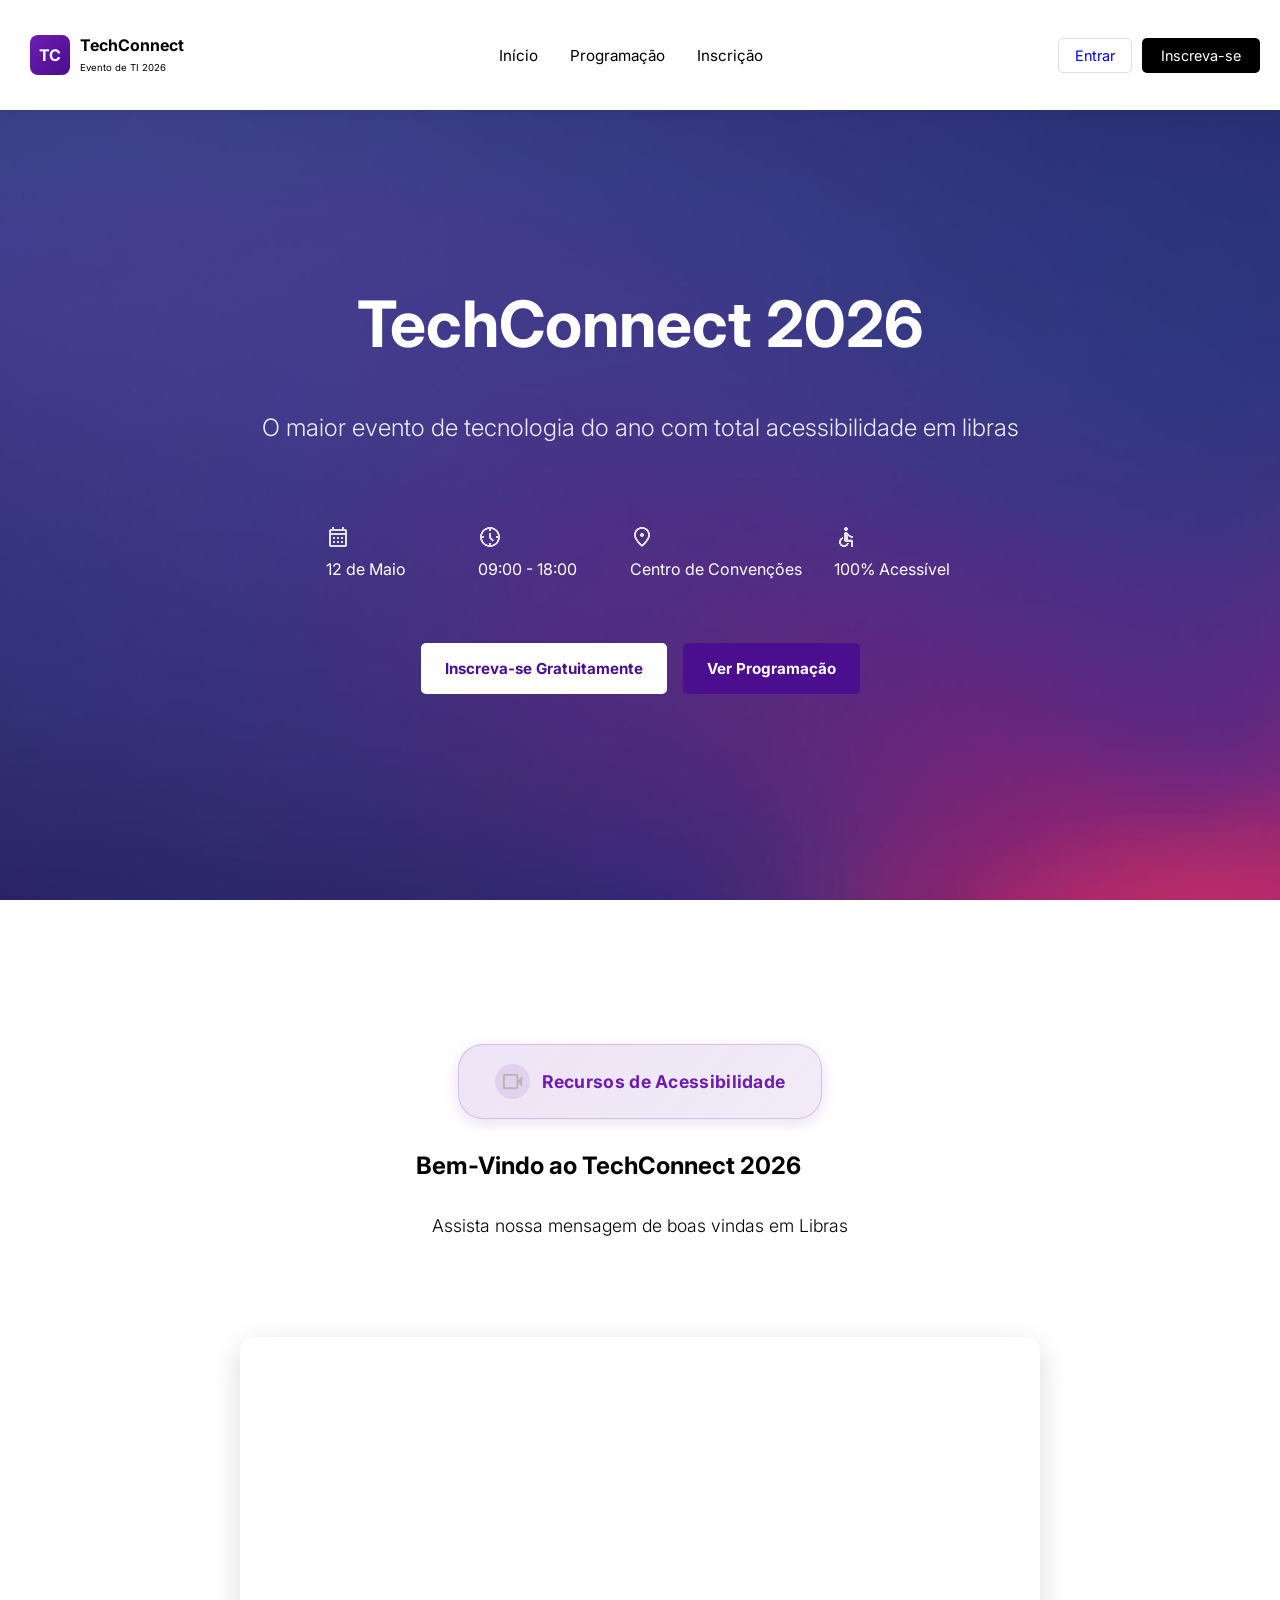
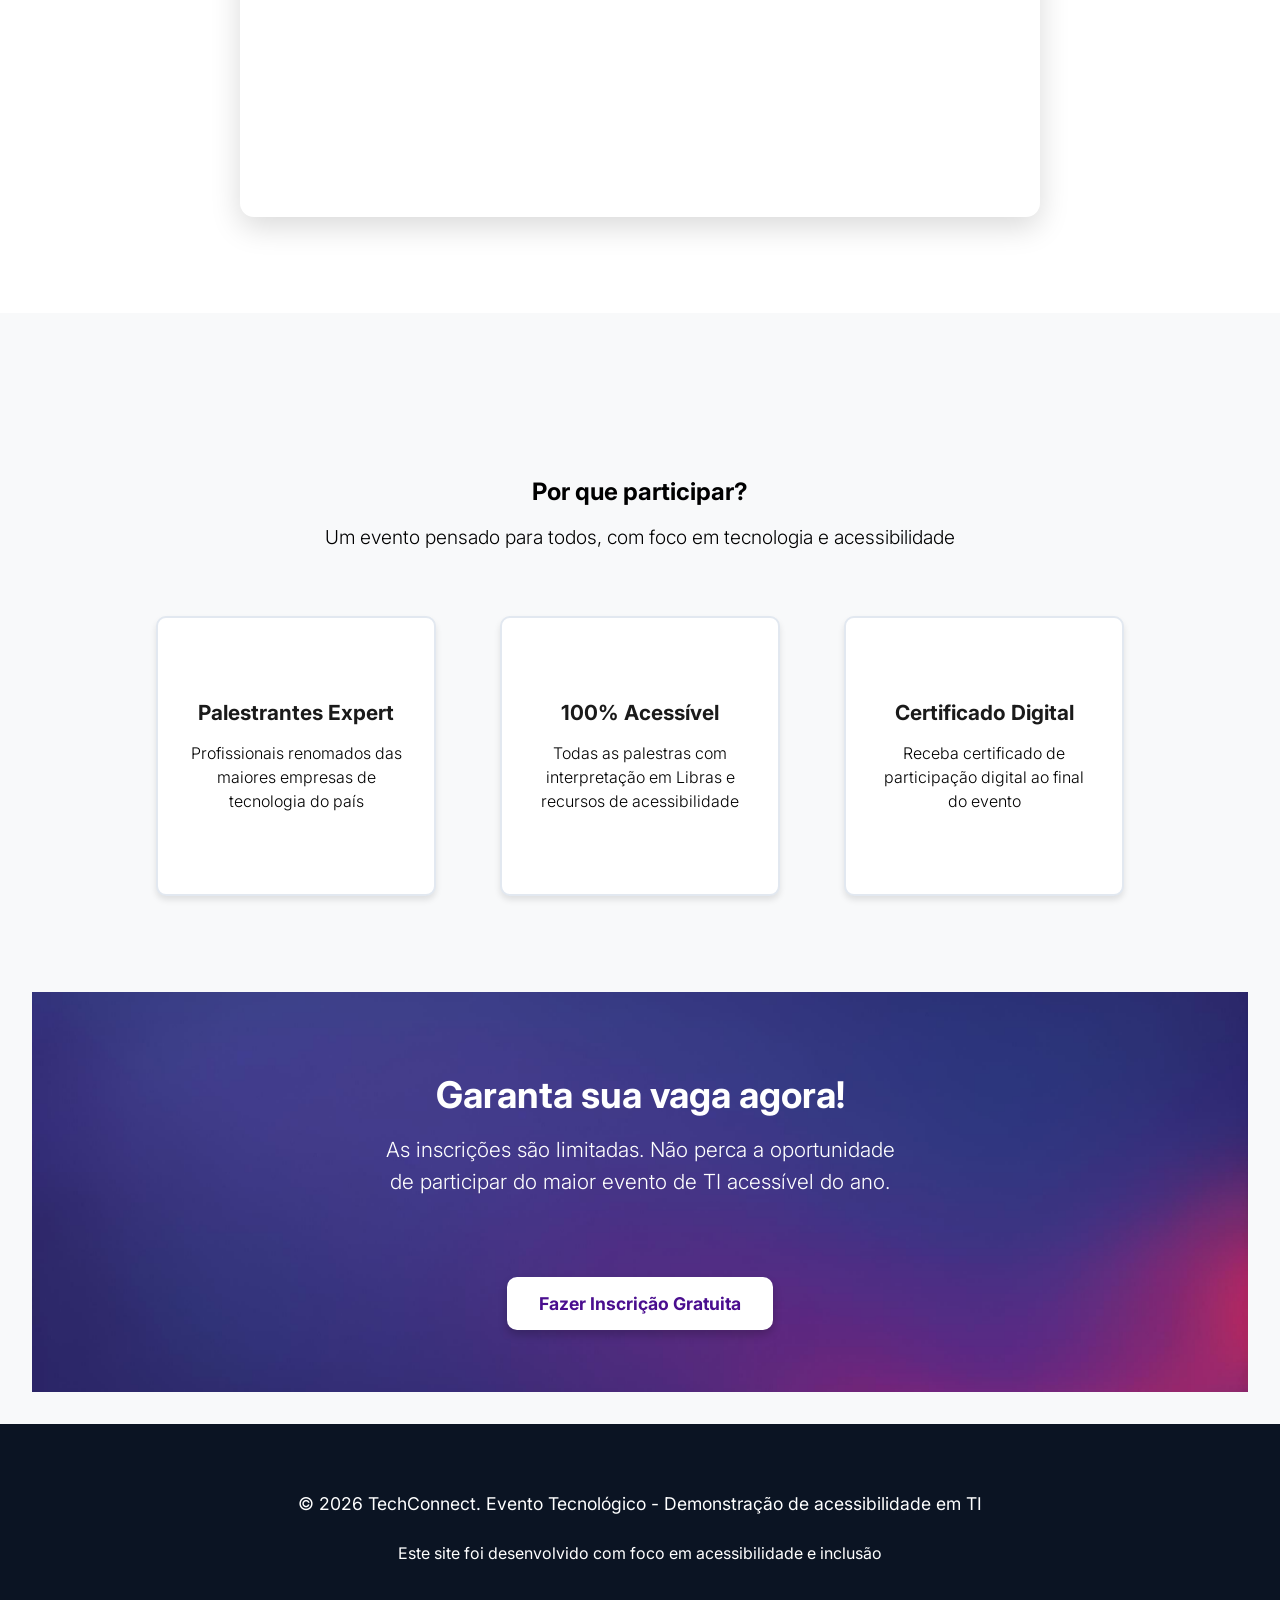
==== frontend/pages/index.html @ d923b2fd "Ajuste de responsividade do sitem" ====
<!DOCTYPE html>
<html lang="pt-br">

<head>
    <meta charset="UTF-8">
    <meta name="viewport" content="width=device-width, initial-scale=1.0">
    <link rel="preconnect" href="https://fonts.googleapis.com">
    <link rel="preconnect" href="https://fonts.gstatic.com" crossorigin>
    <link href="https://fonts.googleapis.com/css2?family=Inter:wght@300;400;500;600;700&display=swap" rel="stylesheet">
    <link rel="stylesheet" href="../assets/style/styles.css">
    <title>TechConnect</title>
</head>

<body>
    <header class="cabecalho">
        <a href="index.html" class="linkgrupo">
            <div class="logo-icon">TC</div>
            <div class="logo-text">
                <span class="titulo">TechConnect <br></span>
                <span class="subtitulo-logo">Evento de TI 2026</span>
            </div>
        </a>
        <nav>
            <div class="linksMeio">
                <a href="index.html">Início</a>
                <a href="programacao.html">Programação</a>
                <a href="formulario.html">Inscrição</a>
            </div>
        </nav>
        <div class="botoesCabecalho">
            <a href="http://localhost:5000/Auth/Login" class="botaoEntrar">Entrar</a>
            <a href="formulario.html" class="botaoInscricao">Inscreva-se</a>
        </div>
        <button class="hamburguer">
            <span></span>
            <span></span>
            <span></span>
        </button>
    </header>

    <main>
        <section class="primeira-secao">
            <div class="container">
                <div class="textPrimeiraSecao">
                    <h1 class="tituloPrimeiraSecao">TechConnect 2026</h1>
                    <h3 class="subtituloPrimeiraSecao">O maior evento de tecnologia do ano com total acessibilidade em
                        libras</h3>
                    <p class="informsPrimeiraSecao"></p>
                </div>
                <div class="containerBeneficios">
                    <div class="item-beneficio">
                        <div class="figura">
                            <img src="../assets/images/calendario.png" alt="Icone de Calendario">
                        </div>
                        <div class="texto">
                            <p>12 de Maio</p>
                        </div>
                    </div>

                    <div class="item-beneficio">
                        <div class="figura">
                            <img src="../assets/images/relogio.png" alt="Icone de relógio">
                        </div>
                        <div class="texto">
                            <p>09:00 - 18:00</p>
                        </div>
                    </div>

                     <div class="item-beneficio">
                        <div class="figura">
                            <img src="../assets/images/localizacao.png" alt="Icone de Localização">
                        </div>
                        <div class="texto">
                            <p>Centro de Convenções</p>
                        </div>
                    </div>

                     <div class="item-beneficio">
                        <div class="figura">
                            <img src="../assets/images/acessebility.png" alt="Icone de Acessibilidade">
                        </div>
                        <div class="texto">
                            <p>100% Acessível</p>
                        </div>
                    </div>

                    
                </div>

                <div class="botoesPrimeiraSecao">
                    <a href="formulario.html" class="botaoInscrevaPrimeiraSecao">Inscreva-se Gratuitamente</a>
                    <a href="programacao.html" class="botaoVerProgramacao">Ver Programação</a>
                </div>

            </div>
        </section>

        <section class="segundaSecao">
            <div class="container-segundaSecao">
                <div class="informacaoAcessebilidade">
                    <div class="figuraAcessebilidade">
                        <img src="../assets/images/cameraIcon.png" alt="Icone de câmera">
                    </div>
                    <div class="textoAcessebilidade">
                        <h4>Recursos de Acessibilidade</h4>
                    </div>
                </div>

                <div class="titulosSegundaSecao">
                    <h1 class="titulo-SegundaSecao">Bem-Vindo ao TechConnect 2026</h1>
                    <h3 class="subtituloSegundaSecao">Assista nossa mensagem de boas vindas em Libras</h3>
                </div>

                <div class="video-wrapper">
                    <iframe class="video-iframe" src="https://www.youtube.com/embed/zT4BGAtgG24" title="Bem-vindo TechConnect 2026" frameborder="0" allow="accelerometer; autoplay; clipboard-write; encrypted-media; gyroscope; picture-in-picture" allowfullscreen></iframe>
                </div>
            </div>

        </section>

        <section class="terceiraSecao">
            <div class="container-terceiraSecao">
                <div class="titulosTerceiraSecao">
                    <h1>Por que participar?</h1>
                    <h3 class="subtituloTerceiraSecao">Um evento pensado para todos, com foco em tecnologia e acessibilidade</h3>
                </div>

                <div class="informacoes">

                    <div class="informacoesBlocos">
                        <div class="figuraInformacoes">
                            
                        </div>
                        <div class="textosInformacoes">
                            <h3 class="tituloBlocos">Palestrantes Expert</h3>
                            <p class="paragrafoBlocos">Profissionais renomados das maiores empresas de tecnologia do país</p>
                        </div>
                    </div>

                    <div class="informacoesBlocos">
                        <div class="figuraInformacoes">
                            
                        </div>
                        <div class="textosInformacoes">
                            <h3 class="tituloBlocos">100% Acessível</h3>
                            <p class="paragrafoBlocos">Todas as palestras com interpretação em Libras e recursos de acessibilidade</p>
                        </div>
                    </div>

                    <div class="informacoesBlocos">
                        <div class="figuraInformacoes">

                        </div>
                        <div class="textosInformacoes">
                            <h3 class="tituloBlocos">Certificado Digital</h3>
                            <p class="paragrafoBlocos">Receba certificado de participação digital ao final do evento</p>
                        </div>
                    </div>
                </div>

                <div class="garantaVaga">
                    <div class="textosGarantaVaga">
                        <h1 id="tituloGarantaVaga">Garanta sua vaga agora!</h1>
                        <h3 id="subtituloGarantaVaga">As inscrições são limitadas. Não perca a oportunidade de participar do maior evento de TI acessível do ano.</h3>
                    </div>
                    <div class="botaoGarantaVaga">
                        <a href="formulario.html" id="botaoFazerinscricao">Fazer Inscrição Gratuita</a>
                    </div>
                </div>
            </div>
        </section>
        

    </main>

    <footer class="rodape">
        <div class="text">
            <p id="p1">© 2026 TechConnect. Evento Tecnológico - Demonstração de acessibilidade em TI</p>
            <p>Este site foi desenvolvido com foco em acessibilidade e inclusão</p>
        </div>
        

    </footer>
    
    <script src="../assets/js/script.js"></script>
</body>

</html>
---- frontend/assets/style/styles.css ----
/* ===== RESET E CONFIGURAÇÕES GLOBAIS ===== */

* {
    margin: 0;
    padding: 0;
    box-sizing: border-box;
    text-decoration: none;
}

body {
    font-family: 'inter', sans-serif;
    -webkit-font-smoothing: antialiased;
}

/* ===== CABEÇALHO (usado em todas as páginas) ===== */

.cabecalho {
    position: fixed;
    top: 0;
    left: 0;
    width: 100%;
    height: auto;
    padding: 15px 20px;
    background-color: #ffffff;
    z-index: 1000;
    display: flex;
    align-items: center;
    justify-content: space-between;
    gap: 2rem;
    box-shadow: 0 5px 8px rgba(0, 0, 0, 0.05);
}

.hamburguer {
    display: none;
    flex-direction: column;
    cursor: pointer;
    gap: 6px;
    background: none;
    border: none;
    margin-left: auto;
}

.hamburguer span {
    width: 25px;
    height: 3px;
    background-color: black;
    border-radius: 2px;
    transition: all 0.3s ease-in-out;
}

.hamburguer.ativo span:nth-child(1) {
    transform: rotate(45deg) translate(10px, 10px);
}

.hamburguer.ativo span:nth-child(2) {
    opacity: 0;
}

.hamburguer.ativo span:nth-child(3) {
    transform: rotate(-45deg) translate(8px, -8px);
}

.linkgrupo {
    display: flex;
    width: auto;
    align-items: center;
    padding: 10px;
    cursor: pointer;
    color: black;
    flex-shrink: 0;
    order: 1;
}

.logo-icon {
    display: flex;
    width: 40px;
    height: 40px;
    align-items: center;
    justify-content: center;
    border-radius: 20%;
    color: #ffffff;
    font-weight: 700;
    background: linear-gradient(135deg, #6E1DB0 0%, #4A0E8F 100%);
    flex-shrink: 0;
}

.logo-text {
    padding: 10px;
    white-space: nowrap;
}

.titulo {
    font-weight: bold;
    font-size: 1rem;
}

.subtitulo-logo {
    font-size: 0.6rem;
}

nav {
    display: flex;
    align-items: center;
    color: black;
    flex: 1;
    justify-content: center;
    order: 2;
}

.linksMeio {
    display: flex;
    gap: 2rem;
    color: black;
}

.linksMeio a {
    color: black;
    font-size: 0.95rem;
    white-space: nowrap;
}

.botoesCabecalho {
    display: flex;
    gap: 10px;
    flex-shrink: 0;
    order: 3;
}


.botaoEntrar {
    background-color: white;
    border-radius: 5px;
    padding: 0.5rem 1rem;
    border: 1px solid #E0E0E0;
    display: flex;
    align-items: center;
    justify-content: center;
    min-height: 2rem;
    text-align: center;
    font-size: 0.9rem;
    white-space: nowrap;
}

.botaoEntrar:hover {
    cursor: pointer;
    transform: scale(1.02);
    box-shadow: 0 5px 10px rgba(0, 0, 0, 0.2);
    filter: brightness(1.05);
    transition: all 0.3s ease-in-out;
}

.botaoInscricao {
    background-color: black;
    color: white;
    border: none;
    border-radius: 5px;
    padding: 0.5rem 1.2rem;
    display: flex;
    align-items: center;
    justify-content: center;
    min-height: 2rem;
    text-align: center;
    font-size: 0.9rem;
    white-space: nowrap;
}

.botaoInscricao:hover {
    cursor: pointer;
    transform: scale(1.02);
    box-shadow: 0 5px 10px rgba(0, 0, 0, 0.2);
    filter: brightness(1.05);
    transition: all 0.3s ease-in-out;
}

/* ===== ESTILIZAÇÕES DA PÁGINA INDEX.HTML ===== */

.primeira-secao {
    display: flex;
    align-items: center;
    justify-content: center;
    width: 100%;
    min-height: 100vh;
    color: #ffffff;
    background-image: url(../images/FundoProjetoMain.jpeg);
    background-size: cover;
    background-position: center;
    flex-direction: column;
    padding-top: 80px;
}

.container {
    display: flex;
    justify-content: center;
    align-items: center;
    min-height: calc(100vh - 80px);
    flex-direction: column;
    padding: 20px;
    width: 100%;
}

.textPrimeiraSecao {
    display: flex;
    justify-content: center;
    align-items: center;
    flex-direction: column;
    gap: 3rem;
    text-align: center;
    padding: 0 20px;
}

.tituloPrimeiraSecao {
    font-size: clamp(2rem, 5vw, 4rem);
    line-height: 1.2;
}

.subtituloPrimeiraSecao {
    color: rgba(255, 255, 255, 0.9);
    font-size: clamp(1rem, 3vw, 1.5rem);
    font-weight: 300;
    line-height: 1.4;
}

.containerBeneficios {
    display: flex;
    align-items: center;
    justify-content: center;
    flex-wrap: wrap;
    gap: 2rem;
    margin: 2rem 0;
}

.item-beneficio {
    display: flex;
    gap: 10px;
    align-items: flex-start;
    justify-content: center;
    flex-direction: column;
    text-align: center;
    font-size: clamp(0.8rem, 2vw, 1rem);
    font-weight: 400;
    min-width: 120px;
}

.botoesPrimeiraSecao {
    display: flex;
    justify-content: center;
    align-items: center;
    gap: 1rem;
    flex-wrap: wrap;
    margin-top: 2rem;
}

.botaoInscrevaPrimeiraSecao {
    padding: 1rem 1.5rem;
    border-radius: 5px;
    border: none;
    background-color: #ffffff;
    color: #4A0E8F;
    font-weight: bold;
    font-size: clamp(0.8rem, 2vw, 0.95rem);
    display: flex;
    align-items: center;
    justify-content: center;
    text-align: center;
    white-space: nowrap;
    min-height: 2.5rem;
    cursor: pointer;
    transition: all 0.3s ease-in-out;
}

.botaoInscrevaPrimeiraSecao:hover {
    background-color: #f0f0f0;
    color: #3f0e7f;
    transform: scale(1.02);
    filter: brightness(1.05);
}

.botaoVerProgramacao {
    padding: 1rem 1.5rem;
    border-radius: 5px;
    border: none;
    font-weight: bold;
    font-size: clamp(0.8rem, 2vw, 0.95rem);
    background-color: #4A0E8F;
    color: white;
    display: flex;
    align-items: center;
    justify-content: center;
    text-align: center;
    white-space: nowrap;
    min-height: 2.5rem;
    cursor: pointer;
    transition: all 0.3s ease-in-out;
}

.botaoVerProgramacao:hover {
    transform: scale(1.02);
    filter: brightness(1.05);
    background-color: #3f0d75;
}

.figura {
    display: flex;
    width: auto;
    height: auto;
    max-width: 50px;
    max-height: 50px;
}

.figura img {
    width: 100%;
    height: auto;
}

/* Segunda seção */

.segundaSecao {
    width: 100%;
    min-height: 100vh;
    padding: 4rem 2rem;
    display: flex;
    justify-content: center;
    align-items: center;
    flex-direction: column;
    margin-top: 80px;
}

.container-segundaSecao {
    display: flex;
    flex-direction: column;
    justify-items: center;
    align-items: center;
    gap: 2rem;
    min-height: auto;
    width: 100%;
    max-width: 1200px;
}

.informacaoAcessebilidade {
    display: flex;
    justify-content: center;
    align-items: center;
    gap: 12px;
    background: linear-gradient(135deg, rgba(110, 29, 176, 0.12) 0%, rgba(74, 14, 143, 0.08) 100%);
    border-radius: 25px;
    padding: 1.2rem 2.2rem;
    color: #6E1DB0;
    font-weight: 500;
    flex-wrap: wrap;
    text-align: center;
    box-shadow: 0 4px 15px rgba(110, 29, 176, 0.15);
    border: 1px solid rgba(110, 29, 176, 0.2);
    transition: all 0.3s ease;
}

.informacaoAcessebilidade:hover {
    box-shadow: 0 6px 20px rgba(110, 29, 176, 0.25);
    transform: translateY(-2px);
    border-color: rgba(110, 29, 176, 0.35);
}

.figuraAcessebilidade {
    display: flex;
    width: 35px;
    height: 35px;
    align-items: center;
    justify-content: center;
    flex-shrink: 0;
    background: rgba(110, 29, 176, 0.1);
    border-radius: 50%;
    padding: 6px;
    transition: all 0.3s ease;
}

.figuraAcessebilidade img {
    width: 100%;
    height: auto;
    filter: brightness(0.8);
}

.informacaoAcessebilidade:hover .figuraAcessebilidade {
    background: rgba(110, 29, 176, 0.15);
    transform: scale(1.1);
}

.textoAcessebilidade h4 {
    font-size: clamp(0.9rem, 2vw, 1.1rem);
    margin: 0;
    letter-spacing: 0.3px;
}

.subtituloSegundaSecao {
    font-weight: 300;
    padding: 2rem 1rem;
    text-align: center;
    font-size: clamp(0.9rem, 2vw, 1.1rem);
    line-height: 1.6;
}

.video-wrapper {
    width: 100%;
    max-width: 800px;
    position: relative;
    padding-top: 40%;
    margin: 2rem auto;
    box-shadow: 0 10px 30px rgba(0,0,0,0.15);
    border-radius: 14px;
    overflow: hidden;
}

.video-iframe {
    position: absolute;
    top: 0;
    left: 0;
    width: 100%;
    height: 100%;
    border: 0;
}

/* Terceira Seção */

.terceiraSecao {
    width: 100%;
    min-height: 100vh;
    display: flex;
    justify-content: center;
    align-items: center;
    flex-direction: column;
    background-color: #f8f9fa;
    padding-top: 100px;
}

.container-terceiraSecao {
    display: flex;
    align-items: center;
    justify-content: center;
    flex-direction: column;
    min-height: auto;
    width: 100%;
    padding: 2rem;
}

.titulosTerceiraSecao {
    display: flex;
    align-items: center;
    justify-content: center;
    margin-top: 2rem;
    flex-direction: column;
    text-align: center;
}

.titulosTerceiraSecao h2 {
    font-size: clamp(1.8rem, 5vw, 2.8rem);
    margin-bottom: 1rem;
}

.subtituloTerceiraSecao {
    font-weight: 300;
    padding: 1rem 2rem;
    text-align: center;
    font-size: clamp(0.9rem, 2.5vw, 1.2rem);
    line-height: 1.6;
}

.informacoes {
    width: 100%;
    display: flex;
    align-items: center;
    justify-content: center;
    gap: 2rem;
    padding: 2rem;
    flex-wrap: wrap;
}

.informacoesBlocos {
    display: flex;
    flex-direction: column;
    width: 100%;
    max-width: 280px;
    min-height: 280px;
    margin: 1rem;
    padding: 2rem;
    border-radius: 10px;
    border: 2px solid #e2e8f0;
    background-color: #ffffff;
    box-shadow: 0 4px 6px rgba(0, 0, 0, 0.1);
    transition: all 0.3s ease-in-out;
    justify-content: center;
    align-items: center;
    text-align: center;
}

.informacoesBlocos:hover {
    border-color: #6E1DB0; 
    cursor: pointer;
    transform: translateY(-5px);
    box-shadow: 0 10px 20px rgba(0, 0, 0, 0.15);
    background-color: #fcfaff;
}

.textosInformacoes {
    display: flex;
    justify-content: center;
    align-items: center;
    flex-direction: column;
    gap: 1rem;
}

.tituloBlocos {
    font-weight: 700;
    color: #1a1a1a;
    font-size: clamp(1rem, 2vw, 1.3rem);
}

.paragrafoBlocos {
    font-size: clamp(0.85rem, 1.5vw, 1rem);
    font-weight: 300; 
    line-height: 1.5;
}

.garantaVaga {
    display: flex;
    flex-direction: column;
    justify-content: center;
    align-items: center;
    min-height: 400px;
    width: 100%;
    background-image: url(../images/FundoProjetoMain.jpeg);
    background-size: cover;
    background-position: center;
    padding: 0;
    margin-top: 3rem;
}

.textosGarantaVaga {
    display: flex;
    flex-direction: column;
    width: 100%;
    max-width: 600px;
    justify-content: center;
    align-items: center;
    color: #ffffff;
    text-align: center;
    padding: 3rem 2rem 2rem 2rem;
}

#tituloGarantaVaga {
    font-size: clamp(1.5rem, 5vw, 2.3rem);
    font-weight: 700;
    margin: 1rem 0;
    line-height: 1.3;
}

#subtituloGarantaVaga {
    font-weight: 300;
    text-align: center;
    line-height: 1.5;
    font-size: clamp(1rem, 2.5vw, 1.3rem);
    margin-bottom: 2rem;
}

.botaoGarantaVaga {
    display: flex;
    justify-content: center;
    align-items: center;
    margin-top: 1rem;
    width: 100%;
    padding: 0 2rem 3rem 2rem;
}

#botaoFazerinscricao {
    border: none;
    padding: 1rem 2rem;
    border-radius: 10px;
    font-size: clamp(0.9rem, 1.5vw, 1.1rem);
    font-weight: 700;
    color: #4A0E8F;
    background-color: #ffffff;
    box-shadow: 0 5px 10px rgba(0, 0, 0, 0.2);
    cursor: pointer;
    transition: all 0.3s ease-in-out;
    min-width: 200px;
    white-space: nowrap;
}

#botaoFazerinscricao:hover {
    transform: translateY(-4px);
    box-shadow: 0 10px 20px rgba(0, 0, 0, 0.2);
    filter: brightness(1.05);
}

/* ===== RODAPÉ (usado em todas as páginas) ===== */

.rodape {
    display: flex;
    min-height: 200px;
    width: 100%;
    align-items: center;
    justify-content: center;
    background-color: #0b1423;
    padding: 2rem;
}

.text {
    display: flex;
    justify-content: center;
    align-items: center;
    color: #ffffff;
    flex-direction: column;
    text-align: center;
    gap: 1rem;
}

#p1 {
    font-size: clamp(0.95rem, 2vw, 1.1rem);
    margin: 0.5rem;
    line-height: 1.5;
}

.text p {
    font-size: clamp(0.85rem, 1.5vw, 1rem);
    line-height: 1.5;
}

/* ===== ESTILIZAÇÕES DA PÁGINA FORMULARIO.HTML ===== */

.abaInscricao {
    display: flex;
    flex-direction: column;
    align-items: center;
    justify-content: center;
    min-height: 250px;
    width: 100%;
    background-image: url(../images/FundoProjetoMain.jpeg);
    background-size: cover;
    background-position: center;
    background-attachment: fixed;
    padding: 2rem 2rem;
    margin-top: 80px;
    box-shadow: 0 10px 15px rgba(0, 0, 0, 0.2);
    color: #ffffff;
    text-align: center;
}

.inscricao-message {
    margin-top: 2rem;
    margin-bottom: 2rem;
}

#tituloAbaFormulario {
    margin-top: 1rem;
    font-size: clamp(1.8rem, 5vw, 2.8rem);
    font-weight: bold;
    line-height: 1.3;
}

#subtituloAbaFormulario {
   font-weight: 300;
   margin-top: 1rem;
   font-size: clamp(1rem, 2.5vw, 1.3rem);
   line-height: 1.5;
}

.secaoFormulario {
    min-height: auto;
    width: 100%;
    background-color: #f8f9fa;
    padding: 2rem 1rem;
    display: flex;
    align-items: center;
    justify-content: center;
}

.formulario {
    display: flex;
    height: auto;
    flex-direction: column;
    gap: 1.5rem;
    padding: 1.5rem;
    border: 1px solid #e0e0e0;
    border-radius: 10px;
    background-color: #ffffff;
    box-shadow: 0 10px 30px rgba(0, 0, 0, 0.1);
    width: 100%;
    max-width: 450px;
    margin-top: 3rem;
}

.informText {
    width: 100%;
}

.informText h5 {
    font-size: clamp(1.1rem, 2vw, 1.3rem);
    margin-bottom: 0.5rem;
}

#subtituloInformText {
    font-weight: 300;
    color: #71717a;
    margin-top: 0.5rem;
    line-height: 1.5;
    font-size: clamp(0.9rem, 1.5vw, 1rem);
}

.grupo-campo {
    display: flex;
    justify-items: center;
    flex-direction: column;
    gap: 0.5rem;
    width: 100%;
}

.grupo-campo label {
    font-size: clamp(0.95rem, 1.5vw, 1.1rem);
    font-weight: 500;
}

.campo-Input {
    min-height: 40px;
    border: none;
    border-radius: 5px;
    background-color: #f1f5f9;
    padding: 0.6rem;
    font-size: 1rem;
    font-family: inherit;
    width: 100%;
}

.campo-Input:focus {
    outline: 2px solid #6E1DB0;
}

.spanInput {
    font-size: 0.8rem;
    color: #64748b;
}

.obrigatorio {
    color: red;
}

.botaoConfirmar {
    display: flex;
    width: 100%;
    align-items: center;
    justify-content: center;
}

#botaoConfirmarInscricao {
    padding: 0.75rem 1.5rem;
    border: none;
    border-radius: 5px;
    background-color: black;
    box-shadow: 0 5px 10px rgba(0, 0, 0, 0.2);
    color: #ffffff;
    font-size: clamp(0.95rem, 1.5vw, 1.1rem);
    font-weight: 600;
    cursor: pointer;
    transition: all 0.3s ease-in-out;
    min-width: 130px;
    white-space: nowrap;
}

#botaoConfirmarInscricao:hover {
    transform: translateY(-3px);
    box-shadow: 0 10px 20px rgba(0, 0, 0, 0.2);
    filter: brightness(1.05);
}

.informTextFinal {
    display: flex;
    width: 100%;
    align-items: center;
    justify-content: center;
}

#spanTextFinal {
    font-size: 0.85rem;
    text-align: center;
    color: #71717a;
    line-height: 1.5;
}

/* ===== ESTILIZAÇÕES DA PÁGINA PROGRAMACAO.HTML ===== */

.secaoProgramacao {
    width: 100%;
    min-height: 100vh;
    background-color: #f8f9fa;
    padding-top: 80px;
}

.abaProgramacao {
    display: flex;
    width: 100%;
    min-height: 250px;
    background-image: url(../images/FundoProjetoMain.jpeg);
    background-size: cover;
    background-position: center;
    background-attachment: fixed;
    align-items: center;
    justify-content: center;
    box-shadow: 0 10px 20px rgba(0, 0, 0, 0.2);
    padding: 2rem 1rem;
}

.textsAbaProgramacao {
    width: 100%;
    max-width: 900px;
    align-items: center;
    justify-items: center;
    color: #ffffff;
    text-align: center;
    padding: 0 2rem;
}

#tituloAbaProgramacao {
    font-size: clamp(1.8rem, 5vw, 2.8rem);
    font-weight: 900;
    line-height: 1.3;
}

#subtituloAbaProgramacao {
    font-weight: 300;
    margin-top: 1.5rem;
    font-size: clamp(1rem, 2.5vw, 1.3rem);
    line-height: 1.5;
}

/* Cards Informativos */

.cardsProgramacao {
    display: flex;
    flex-direction: column;
    width: 100%;
    max-width: 600px;
    height: auto;
    background-color: #ffffff;
    box-shadow: 0 5px 10px rgba(0, 0, 0, 0.1);
    border-radius: 15px;
    border: 1px solid #e2e8f0;
    margin: 1.5rem auto;
    overflow: hidden;
    transition: all 0.3s ease;
}

.cardsProgramacao:hover {
    transform: translateY(-3px);
    box-shadow: 0 10px 20px rgba(0, 0, 0, 0.15);
}

.containerFiguraCards {
    width: 100%;
    height: auto;
    border-radius: 15px 15px 0 0;
    overflow: hidden;
    max-height: 180px;
}

.figuraCards {
    width: 100%;
    height: auto;
    display: block;
}

.textsCardsProgramacao {
    display: flex;
    flex-direction: column;
    width: 100%;
    padding: 1.2rem;
    gap: 0.8rem;
}

.top-section {
    display: flex;
    justify-content: space-between;
    align-items: center;
    flex-wrap: wrap;
    gap: 1rem;
}

.balloon {
    background: linear-gradient(135deg, #007BFF 0%, #0056CC 100%);
    color: white;
    border-radius: 10px;
    padding: 0.5rem 1rem;
    font-size: clamp(0.75rem, 1.5vw, 1rem);
    font-weight: bold;
}

.time {
    font-size: clamp(0.8rem, 1.5vw, 1rem);
    color: #666;
    font-weight: bold;
}

.middle {
    flex: 1;
    display: flex;
    flex-direction: column;
    justify-content: center;
    gap: 0.5rem;
}

.middle h3 {
    margin: 0;
    font-size: clamp(1.3rem, 2.5vw, 1.6rem);
    line-height: 1.3;
}

.middle p {
    font-size: clamp(0.95rem, 1.5vw, 1.2rem);
    color: #666;
    line-height: 1.4;
    margin: 0;
}

.bottom {
    position: relative;
    padding-top: 1rem;
    border-top: 1px solid #e2e8f0;
    display: flex;
    align-items: center;
    justify-content: space-between;
    flex-wrap: wrap;
    gap: 1rem;
}

.bottom span {
    font-weight: bold;
    font-size: clamp(0.85rem, 1.5vw, 1rem);
}

.libras {
    font-size: clamp(0.75rem, 1.5vw, 0.95rem);
    color: white;
    background: rgba(0, 123, 255, 0.8);
    padding: 0.3rem 0.6rem;
    border-radius: 3px;
    white-space: nowrap;
}

/* ===== MEDIA QUERIES - RESPONSIVIDADE (aplicam-se a todas as páginas) ===== */

/* Tablets e Telas Pequenas (768px - 1024px) */
@media (max-width: 1024px) {
    .linksMeio {
        gap: 1.5rem;
    }
    
    .informacoes {
        gap: 1rem;
    }
    
    .informacoesBlocos {
        max-width: 250px;
    }
    
    .containerBeneficios {
        gap: 1rem;
    }
}

/* Tablets (768px e abaixo) */
@media (max-width: 768px) {
    .cabecalho {
        height: auto;
        padding: 12px 15px;
        gap: 1rem;
    }
    
    .linkgrupo {
        order: 1;
        flex-shrink: 0;
    }
    
    nav {
        flex: 0;
        justify-content: flex-start;
        gap: 0;
        order: 2;
    }
    
    .hamburguer {
        display: flex;
        order: 3;
        margin-left: auto;
    }
    
    .linksMeio {
        position: fixed;
        top: 60px;
        left: 0;
        width: 100%;
        height: 0;
        background-color: #ffffff;
        flex-direction: column;
        gap: 0;
        overflow: hidden;
        transition: height 0.3s ease-in-out;
        box-shadow: 0 8px 16px rgba(0, 0, 0, 0.1);
        z-index: 999;
        margin: 0;
    }
    
    .linksMeio.ativo {
        height: 180px;
        display: flex;
    }
    
    .linksMeio a {
        padding: 1rem;
        border-bottom: 1px solid #f0f0f0;
        text-align: center;
        margin: 0;
    }
    
    .botoesCabecalho {
        display: flex;
        gap: 5px;
        flex-shrink: 0;
        order: 4;
        padding: 0;
    }
    
    .botaoEntrar,
    .botaoInscricao {
        padding: 0.4rem 0.8rem;
        font-size: 0.8rem;
    }
    
    .linkgrupo {
        padding: 8px;
    }
    
    .logo-text {
        padding: 5px;
    }
    
    .titulo {
        font-size: 0.9rem;
    }
    
    .subtitulo-logo {
        font-size: 0.5rem;
    }
    
    /* Ajustar margens de seções */
    .primeira-secao,
    .terceiraSecao,
    .secaoProgramacao {
        padding-top: 80px;
    }
    
    .container {
        padding: 15px;
        min-height: auto;
    }
    
    .textPrimeiraSecao {
        gap: 2rem;
    }
    
    .containerBeneficios {
        flex-direction: row;
        flex-wrap: wrap;
        gap: 1rem;
        justify-content: center;
    }
    
    .item-beneficio {
        margin: 0;
        min-width: 100px;
    }
    
    .botoesPrimeiraSecao {
        gap: 0.5rem;
        flex-wrap: wrap;
    }
    
    .botaoInscrevaPrimeiraSecao,
    .botaoVerProgramacao {
        padding: 0.75rem 1rem;
        font-size: 0.85rem;
    }
    
    /* Segunda Seção */
    .segundaSecao {
        padding: 3rem 1.5rem;
        margin-top: 80px;
    }
    
    .informacaoAcessebilidade {
        width: 100%;
        max-width: 500px;
        padding: 1rem 1.5rem;
        gap: 10px;
    }
    
    /* Terceira Seção */
    .container-terceiraSecao {
        padding: 1.5rem;
    }
    
    .informacoes {
        gap: 1rem;
    }
    
    .informacoesBlocos {
        margin: 0.5rem;
        max-width: 100%;
        width: 100%;
    }
    
    .garantaVaga {
        padding: 0;
        min-height: auto;
    }
    
    .textosGarantaVaga {
        padding: 2rem 1.5rem 1rem 1.5rem;
    }
    
    .botaoGarantaVaga {
        padding: 0 1.5rem 2rem 1.5rem;
    }
    
    /* Formulário */
    .secaoFormulario {
        padding: 1.5rem;
    }
    
    .formulario {
        max-width: 100%;
        padding: 1.5rem;
        gap: 1.5rem;
        margin-top: 2.5rem;
    }
    
    .informText {
        width: 100%;
    }
    
    /* Programação */
    .abaProgramacao {
        min-height: 200px;
        padding: 1.5rem;
    }
    
    .cardsProgramacao {
        margin: 1.2rem auto;
        max-width: 100%;
    }
    
    .containerFiguraCards {
        max-height: 160px;
    }
    
    /* Rodapé */
    .rodape {
        min-height: auto;
        padding: 1.5rem 1rem;
    }
    
    .text {
        gap: 0.5rem;
    }
}

/* Celulares (480px e abaixo) */
@media (max-width: 480px) {
    .cabecalho {
        padding: 10px;
        gap: 0.5rem;
    }
    
    .linkgrupo {
        padding: 5px;
        margin-left: 0;
        margin-right: 0;
        order: 1;
    }
    
    nav {
        flex: 0;
        gap: 0;
        order: 2;
    }
    
    .hamburguer {
        display: flex;
        order: 3;
        margin-left: auto;
    }
    
    .logo-icon {
        width: 35px;
        height: 35px;
        font-size: 0.9rem;
    }
    
    .logo-text {
        padding: 5px;
    }
    
    .titulo {
        font-size: 0.8rem;
    }
    
    .subtitulo-logo {
        font-size: 0.45rem;
    }
    
    .hamburguer span {
        width: 22px;
    }
    
    .botoesCabecalho {
        display: flex;
        gap: 3px;
        flex-shrink: 0;
        order: 4;
        padding: 0;
    }
    
    .botaoEntrar,
    .botaoInscricao {
        padding: 0.3rem 0.6rem;
        font-size: 0.75rem;
        min-height: 1.8rem;
    }
    
    .linksMeio {
        top: 55px;
    }
    
    .linksMeio.ativo {
        height: 150px;
    }
    
    .linksMeio a {
        padding: 0.8rem;
        font-size: 0.9rem;
    }
    
    /* Primeira Seção */
    .primeira-secao {
        padding-top: 60px;
    }
    
    .container {
        padding: 10px;
        min-height: auto;
    }
    
    .textPrimeiraSecao {
        gap: 1.5rem;
    }
    
    .containerBeneficios {
        flex-direction: row;
        flex-wrap: wrap;
        gap: 0.8rem;
        justify-content: center;
    }
    
    .item-beneficio {
        min-width: 80px;
        font-size: 0.75rem;
    }
    
    .figura {
        max-width: 40px;
        max-height: 40px;
    }
    
    .botoesPrimeiraSecao {
        flex-direction: column;
        gap: 0.5rem;
        width: 100%;
    }
    
    .botaoInscrevaPrimeiraSecao,
    .botaoVerProgramacao {
        width: 100%;
        padding: 0.6rem 1rem;
        font-size: 0.8rem;
    }
    
    /* Segunda Seção */
    .segundaSecao {
        padding: 2rem 1rem;
        margin-top: 60px;
    }
    
    .informacaoAcessebilidade {
        width: 100%;
        flex-direction: row;
        padding: 0.9rem 1.2rem;
        gap: 10px;
    }
    
    .figuraAcessebilidade {
        width: 30px;
        height: 30px;
        padding: 4px;
    }
    
    .video-wrapper {
        margin: 1rem 0;
    }
    
    /* Terceira Seção */
    .container-terceiraSecao {
        padding: 1rem;
    }
    
    .titulosTerceiraSecao h2 {
        margin-bottom: 0.5rem;
    }
    
    .subtituloTerceiraSecao {
        padding: 0.5rem 1rem;
    }
    
    .informacoes {
        padding: 1rem;
        gap: 0.5rem;
    }
    
    .informacoesBlocos {
        width: 100%;
        margin: 0.5rem 0;
        padding: 1.5rem;
        min-height: auto;
    }
    
    .tituloBlocos {
        margin: 0;
    }
    
    .paragrafoBlocos {
        font-size: 0.8rem;
    }
    
    .garantaVaga {
        padding: 0;
        background-attachment: scroll;
    }
    
    .textosGarantaVaga {
        width: 100%;
        padding: 2rem 1rem 1rem 1rem;
    }
    
    .botaoGarantaVaga {
        padding: 0 1rem 2rem 1rem;
    }
    
    #botaoFazerinscricao {
        min-width: 150px;
        padding: 0.8rem 1.2rem;
    }
    
    /* Formulário */
    .abaInscricao {
        margin-top: 60px;
        padding: 2rem 1rem;
        min-height: auto;
        background-attachment: scroll;
    }
    
    #tituloAbaFormulario {
        margin-top: 0;
    }
    
    #subtituloAbaFormulario {
        margin-top: 0.5rem;
    }
    
    .secaoFormulario {
        padding: 1rem;
    }
    
    .formulario {
        max-width: 100%;
        padding: 1.2rem;
        gap: 1.2rem;
        margin-top: 2rem;
    }
    
    .informText h5 {
        font-size: clamp(1rem, 2vw, 1.2rem);
    }
    
    .grupo-campo {
        gap: 0.3rem;
    }
    
    .campo-Input {
        min-height: 40px;
        padding: 0.5rem;
    }
    
    .spanInput {
        font-size: 0.75rem;
    }
    
    #botaoConfirmarInscricao {
        width: 100%;
        padding: 0.7rem;
    }
    
    #spanTextFinal {
        font-size: 0.75rem;
    }
    
    /* Programação */
    .secaoProgramacao {
        padding-top: 60px;
    }
    
    .abaProgramacao {
        min-height: 180px;
        padding: 1.5rem 1rem;
        background-attachment: scroll;
    }
    
    .textsAbaProgramacao {
        padding: 0 1rem;
    }
    
    .cardsProgramacao {
        flex-direction: column;
        margin: 0.8rem auto;
        max-width: 100%;
    }
    
    .containerFiguraCards {
        max-height: 120px;
    }
    
    .figuraCards {
        width: 100%;
    }
    
    .textsCardsProgramacao {
        padding: 0.9rem;
        gap: 0.6rem;
    }
    
    .top-section {
        gap: 0.5rem;
    }
    
    .balloon {
        padding: 0.4rem 0.8rem;
        font-size: 0.7rem;
    }
    
    .time {
        font-size: 0.75rem;
    }
    
    .middle h3 {
        font-size: 1.2rem;
    }
    
    .middle p {
        font-size: 0.9rem;
    }
    
    .bottom {
        padding-top: 0.75rem;
        gap: 0.5rem;
    }
    
    .bottom span {
        font-size: 0.8rem;
    }
    
    .libras {
        padding: 0.2rem 0.4rem;
        font-size: 0.7rem;
    }
    
    /* Rodapé */
    .rodape {
        min-height: auto;
        padding: 1.5rem 1rem;
    }
    
    .text {
        gap: 0.3rem;
    }
    
    #p1 {
        font-size: 0.9rem;
    }
    
    .text p {
        font-size: 0.8rem;
    }
}

/* Ultra pequeno (< 350px) */
@media (max-width: 350px) {
    .hamburguer span {
        width: 20px;
        height: 2.5px;
    }
    
    .logo-icon {
        width: 30px;
        height: 30px;
        font-size: 0.8rem;
    }
    
    .botaoEntrar,
    .botaoInscricao {
        font-size: 0.65rem;
        padding: 0.25rem 0.5rem;
    }
    
    .containerBeneficios {
        flex-direction: column;
    }
    
    .item-beneficio {
        min-width: auto;
    }
    
    .formulario {
        padding: 1rem;
    }
}

/* ===== FIM DO ARQUIVO CSS ===== */
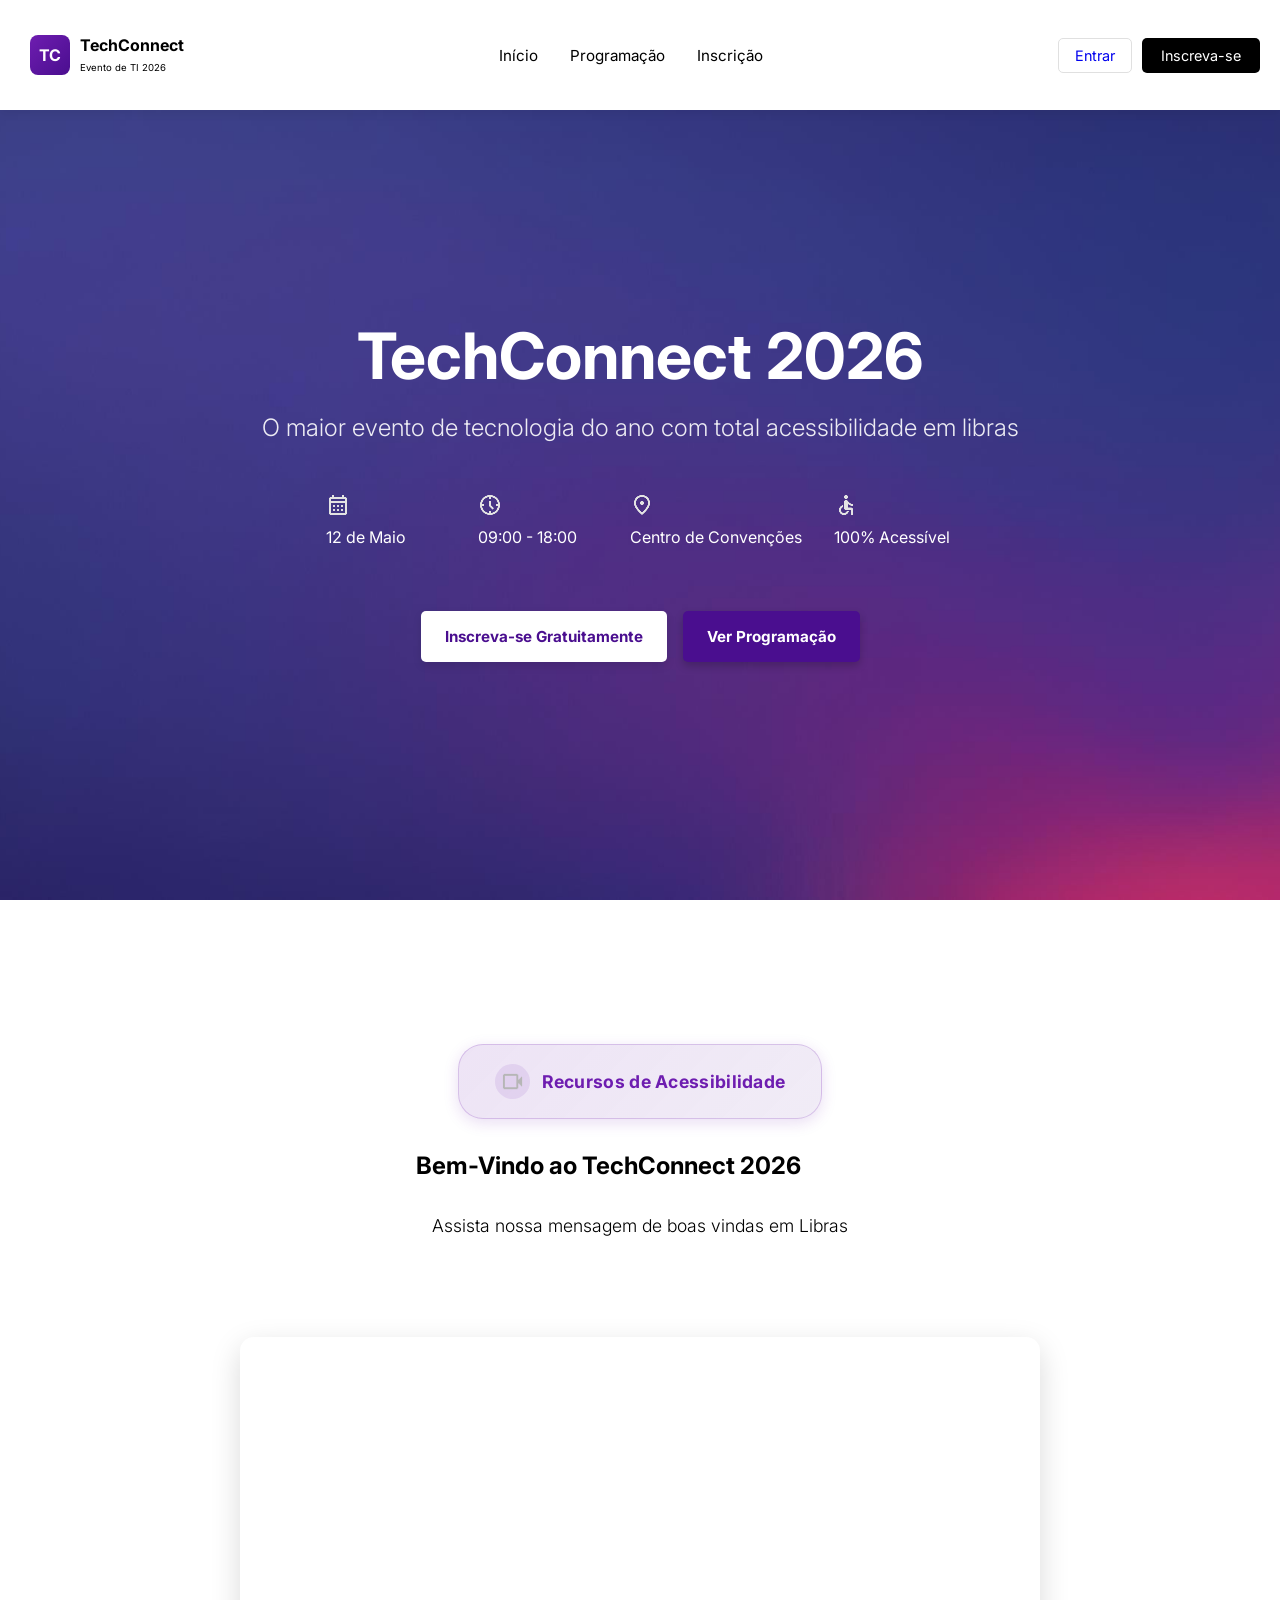
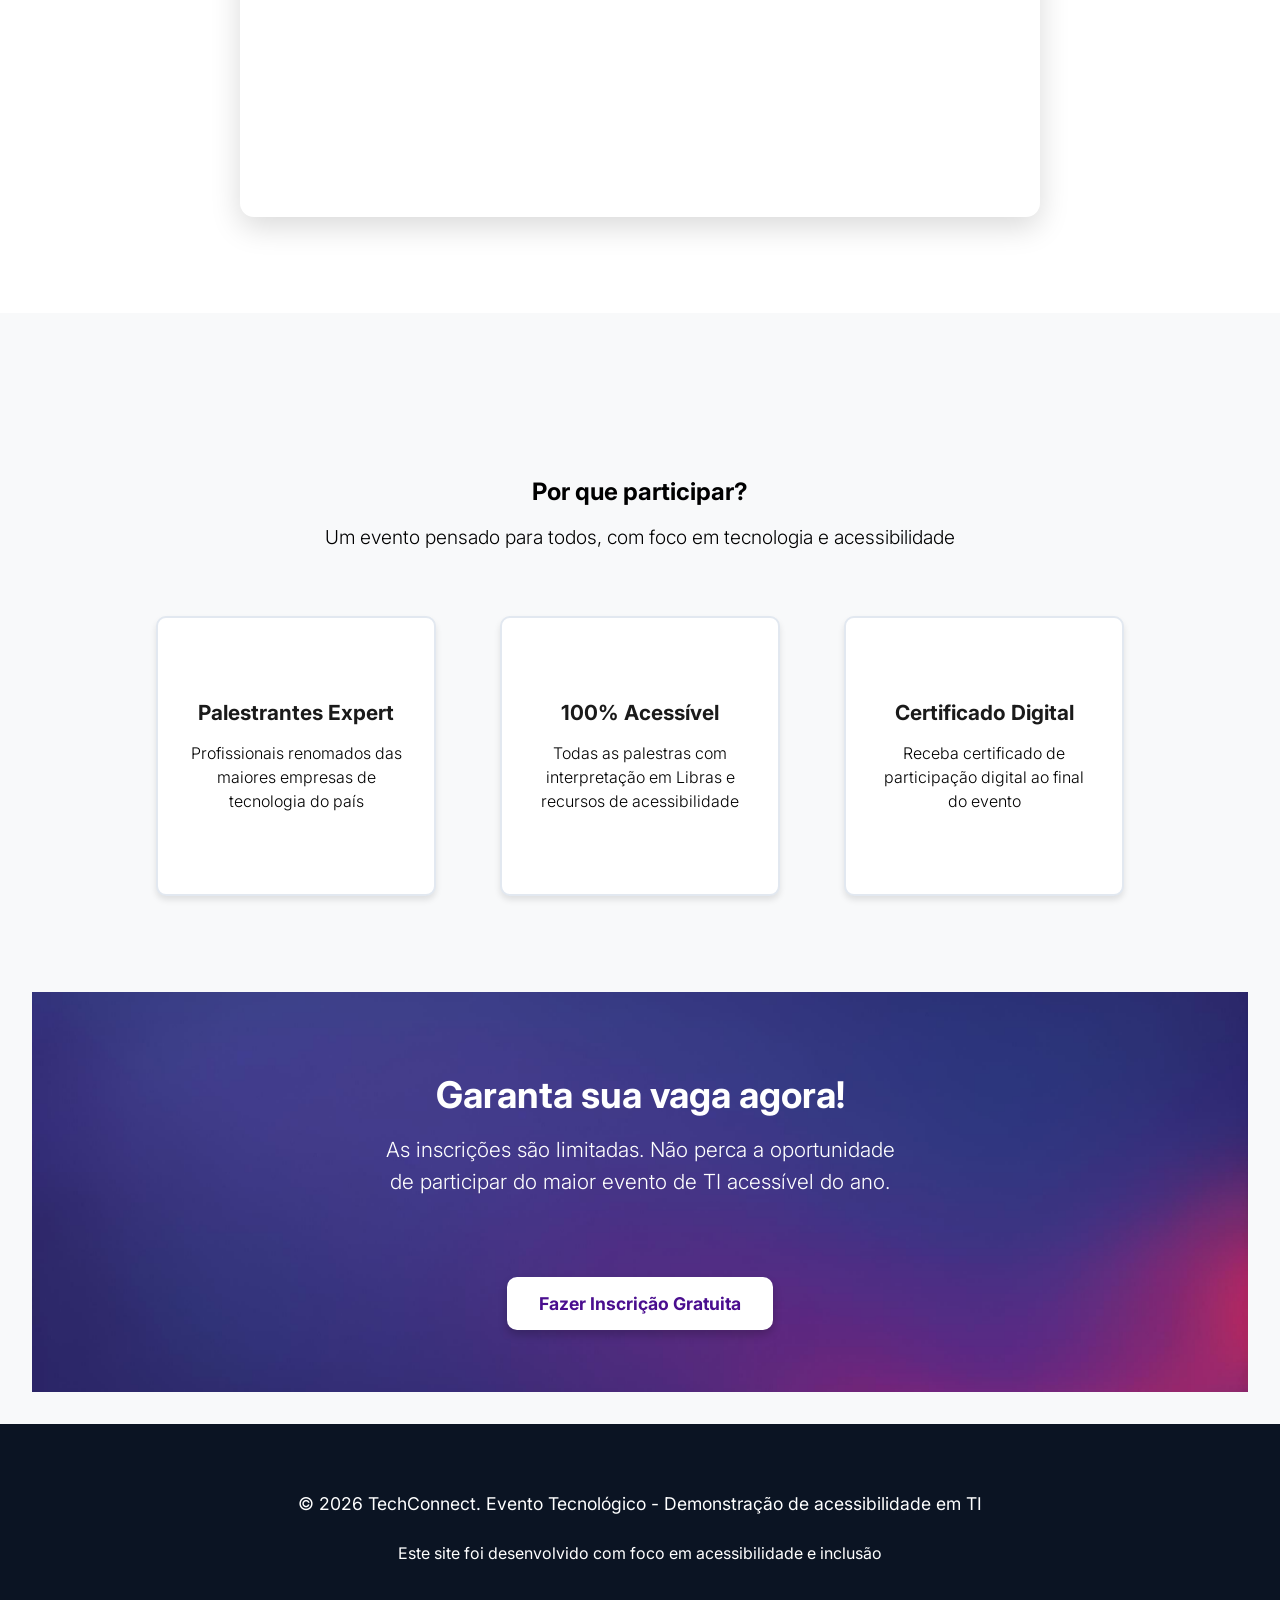
==== commit 8aa79da6: "Favicon adicionado" ====
--- a/frontend/pages/index.html
+++ b/frontend/pages/index.html
@@ -4,6 +4,7 @@
 <head>
     <meta charset="UTF-8">
     <meta name="viewport" content="width=device-width, initial-scale=1.0">
+    <link rel="icon" type="image/png" href="../assets/images/favicon.png">
     <link rel="preconnect" href="https://fonts.googleapis.com">
     <link rel="preconnect" href="https://fonts.gstatic.com" crossorigin>
     <link href="https://fonts.googleapis.com/css2?family=Inter:wght@300;400;500;600;700&display=swap" rel="stylesheet">
@@ -66,7 +67,7 @@
                         </div>
                     </div>
 
-                     <div class="item-beneficio">
+                    <div class="item-beneficio">
                         <div class="figura">
                             <img src="../assets/images/localizacao.png" alt="Icone de Localização">
                         </div>
@@ -75,7 +76,7 @@
                         </div>
                     </div>
 
-                     <div class="item-beneficio">
+                    <div class="item-beneficio">
                         <div class="figura">
                             <img src="../assets/images/acessebility.png" alt="Icone de Acessibilidade">
                         </div>
@@ -84,7 +85,7 @@
                         </div>
                     </div>
 
-                    
+
                 </div>
 
                 <div class="botoesPrimeiraSecao">
@@ -112,7 +113,10 @@
                 </div>
 
                 <div class="video-wrapper">
-                    <iframe class="video-iframe" src="https://www.youtube.com/embed/zT4BGAtgG24" title="Bem-vindo TechConnect 2026" frameborder="0" allow="accelerometer; autoplay; clipboard-write; encrypted-media; gyroscope; picture-in-picture" allowfullscreen></iframe>
+                    <iframe class="video-iframe" src="https://www.youtube.com/embed/zT4BGAtgG24"
+                        title="Bem-vindo TechConnect 2026" frameborder="0"
+                        allow="accelerometer; autoplay; clipboard-write; encrypted-media; gyroscope; picture-in-picture"
+                        allowfullscreen></iframe>
                 </div>
             </div>
 
@@ -122,28 +126,31 @@
             <div class="container-terceiraSecao">
                 <div class="titulosTerceiraSecao">
                     <h1>Por que participar?</h1>
-                    <h3 class="subtituloTerceiraSecao">Um evento pensado para todos, com foco em tecnologia e acessibilidade</h3>
+                    <h3 class="subtituloTerceiraSecao">Um evento pensado para todos, com foco em tecnologia e
+                        acessibilidade</h3>
                 </div>
 
                 <div class="informacoes">
 
                     <div class="informacoesBlocos">
                         <div class="figuraInformacoes">
-                            
+
                         </div>
                         <div class="textosInformacoes">
                             <h3 class="tituloBlocos">Palestrantes Expert</h3>
-                            <p class="paragrafoBlocos">Profissionais renomados das maiores empresas de tecnologia do país</p>
+                            <p class="paragrafoBlocos">Profissionais renomados das maiores empresas de tecnologia do
+                                país</p>
                         </div>
                     </div>
 
                     <div class="informacoesBlocos">
                         <div class="figuraInformacoes">
-                            
+
                         </div>
                         <div class="textosInformacoes">
                             <h3 class="tituloBlocos">100% Acessível</h3>
-                            <p class="paragrafoBlocos">Todas as palestras com interpretação em Libras e recursos de acessibilidade</p>
+                            <p class="paragrafoBlocos">Todas as palestras com interpretação em Libras e recursos de
+                                acessibilidade</p>
                         </div>
                     </div>
 
@@ -161,7 +168,8 @@
                 <div class="garantaVaga">
                     <div class="textosGarantaVaga">
                         <h1 id="tituloGarantaVaga">Garanta sua vaga agora!</h1>
-                        <h3 id="subtituloGarantaVaga">As inscrições são limitadas. Não perca a oportunidade de participar do maior evento de TI acessível do ano.</h3>
+                        <h3 id="subtituloGarantaVaga">As inscrições são limitadas. Não perca a oportunidade de
+                            participar do maior evento de TI acessível do ano.</h3>
                     </div>
                     <div class="botaoGarantaVaga">
                         <a href="formulario.html" id="botaoFazerinscricao">Fazer Inscrição Gratuita</a>
@@ -169,7 +177,7 @@
                 </div>
             </div>
         </section>
-        
+
 
     </main>
 
@@ -178,11 +186,23 @@
             <p id="p1">© 2026 TechConnect. Evento Tecnológico - Demonstração de acessibilidade em TI</p>
             <p>Este site foi desenvolvido com foco em acessibilidade e inclusão</p>
         </div>
-        
+
 
     </footer>
-    
+
+    <div vw class="enabled">
+        <div vw-access-button class="active"></div>
+        <div vw-plugin-wrapper>
+            <div class="vw-plugin-top-wrapper"></div>
+        </div>
+    </div>
+
+    <script src="https://vlibras.gov.br/app/vlibras-plugin.js"></script>
+    <script>
+        new window.VLibras.Widget('https://vlibras.gov.br/app');
+    </script>
+
     <script src="../assets/js/script.js"></script>
 </body>
 
-</html>
+</html>
--- a/frontend/assets/style/styles.css
+++ b/frontend/assets/style/styles.css
@@ -203,7 +203,7 @@
     justify-content: center;
     align-items: center;
     flex-direction: column;
-    gap: 3rem;
+    gap: 1rem;
     text-align: center;
     padding: 0 20px;
 }
@@ -211,6 +211,7 @@
 .tituloPrimeiraSecao {
     font-size: clamp(2rem, 5vw, 4rem);
     line-height: 1.2;
+    text-align: center;
 }
 
 .subtituloPrimeiraSecao {
@@ -218,6 +219,7 @@
     font-size: clamp(1rem, 3vw, 1.5rem);
     font-weight: 300;
     line-height: 1.4;
+    text-align: center;
 }
 
 .containerBeneficios {
@@ -266,6 +268,7 @@
     min-height: 2.5rem;
     cursor: pointer;
     transition: all 0.3s ease-in-out;
+    box-shadow: 0 4px 8px rgba(0, 0, 0, 0.1);
 }
 
 .botaoInscrevaPrimeiraSecao:hover {
@@ -291,6 +294,7 @@
     min-height: 2.5rem;
     cursor: pointer;
     transition: all 0.3s ease-in-out;
+    box-shadow: 0 4px 8px rgba(0, 0, 0, 0.2);
 }
 
 .botaoVerProgramacao:hover {
